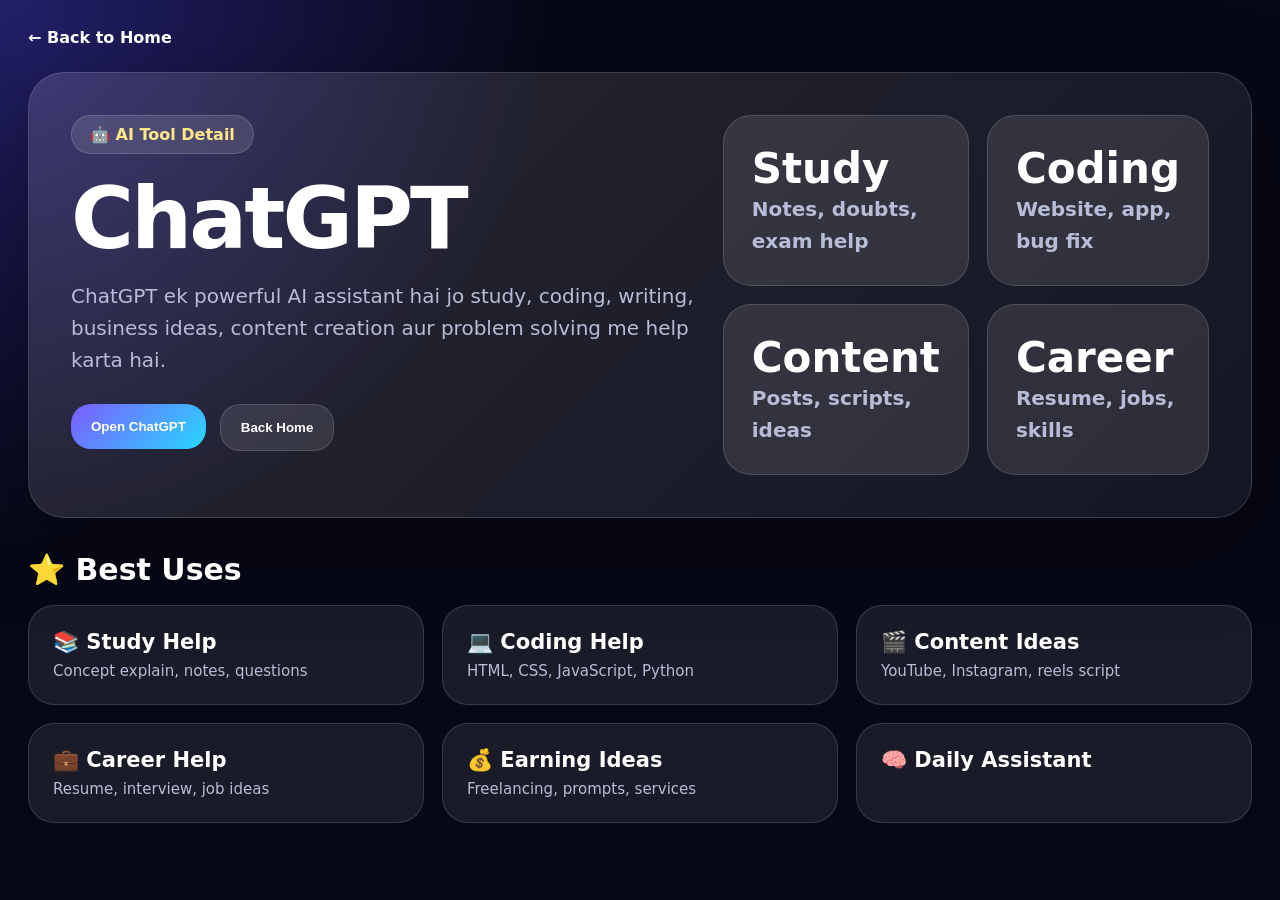
==== chatgpt.html @ cbe448f0 "Create chatgpt.html" ====
<!DOCTYPE html>
<html lang="hi">
<head>
  <meta charset="UTF-8" />
  <meta name="viewport" content="width=device-width, initial-scale=1.0" />
  <title>ChatGPT - AIVerse India</title>
  <link rel="stylesheet" href="styles.css" />
</head>
<body>
  <main class="main">
    <a href="index.html" style="color:white;text-decoration:none;font-weight:800;">← Back to Home</a>

    <section class="hero" style="margin-top:25px;">
      <div class="hero-text">
        <span class="badge">🤖 AI Tool Detail</span>
        <h1>ChatGPT</h1>
        <p>
          ChatGPT ek powerful AI assistant hai jo study, coding, writing,
          business ideas, content creation aur problem solving me help karta hai.
        </p>
        <div class="hero-buttons">
          <a href="https://chat.openai.com" target="_blank">
            <button>Open ChatGPT</button>
          </a>
          <a href="index.html">
            <button class="secondary">Back Home</button>
          </a>
        </div>
      </div>

      <div class="stats">
        <div><h2>Study</h2><p>Notes, doubts, exam help</p></div>
        <div><h2>Coding</h2><p>Website, app, bug fix</p></div>
        <div><h2>Content</h2><p>Posts, scripts, ideas</p></div>
        <div><h2>Career</h2><p>Resume, jobs, skills</p></div>
      </div>
    </section>

    <section class="section">
      <h2>⭐ Best Uses</h2>
      <div class="grid">
        <div class="card">📚 Study Help<br><span>Concept explain, notes, questions</span></div>
        <div class="card">💻 Coding Help<br><span>HTML, CSS, JavaScript, Python</span></div>
        <div class="card">🎬 Content Ideas<br><span>YouTube, Instagram, reels script</span></div>
        <div class="card">💼 Career Help<br><span>Resume, interview, job ideas</span></div>
        <div class="card">💰 Earning Ideas<br><span>Freelancing, prompts, services</span></div>
        <div class="card">🧠 Daily Assistant<br><span
---- styles.css ----
*{
  margin:0;
  padding:0;
  box-sizing:border-box;
}

:root{
  --bg:#070816;
  --panel:rgba(255,255,255,.08);
  --panel2:rgba(255,255,255,.13);
  --text:#ffffff;
  --muted:#b7bdd6;
  --brand:#28d8ff;
  --brand2:#7c5cff;
  --line:rgba(255,255,255,.14);
}

body{
  font-family:Inter,system-ui,-apple-system,BlinkMacSystemFont,"Segoe UI",sans-serif;
  background:
    radial-gradient(circle at top left,#23206a 0,#070816 35%),
    radial-gradient(circle at top right,#004b55 0,#070816 35%);
  color:var(--text);
  min-height:100vh;
}

.app{
  display:flex;
  min-height:100vh;
}

.sidebar{
  width:280px;
  padding:28px 22px;
  border-right:1px solid var(--line);
  background:rgba(5,6,20,.72);
  position:sticky;
  top:0;
  height:100vh;
}

.logo{
  display:flex;
  gap:14px;
  align-items:center;
  margin-bottom:45px;
}

.logo-box{
  width:58px;
  height:58px;
  border-radius:20px;
  display:grid;
  place-items:center;
  font-weight:900;
  background:linear-gradient(135deg,var(--brand2),var(--brand));
  box-shadow:0 15px 45px rgba(40,216,255,.25);
}

.logo h2{
  font-size:23px;
}

.logo p,.mode-card p,.hero p,.card span,.tool p{
  color:var(--muted);
}

.mode-card{
  padding:24px;
  border-radius:28px;
  background:linear-gradient(135deg,rgba(124,92,255,.25),rgba(40,216,255,.12));
  border:1px solid var(--line);
}

.mode-card span{
  color:#ffe78a;
  font-weight:800;
}

.mode-card h3{
  margin:16px 0 10px;
  font-size:24px;
}

.main{
  flex:1;
  padding:28px;
  overflow:hidden;
}

.topbar{
  display:flex;
  gap:14px;
  margin-bottom:28px;
}

.topbar input{
  flex:1;
  padding:18px 22px;
  border-radius:24px;
  border:1px solid var(--line);
  background:rgba(255,255,255,.08);
  color:white;
  font-size:17px;
  outline:none;
}

.topbar button,.hero-buttons button{
  border:0;
  border-radius:20px;
  padding:15px 20px;
  font-weight:800;
  color:white;
  background:linear-gradient(135deg,var(--brand2),var(--brand));
  cursor:pointer;
}

.topbar button:last-child{
  background:rgba(255,255,255,.1);
  border:1px solid var(--line);
}

.hero{
  display:grid;
  grid-template-columns:1.5fr .9fr;
  gap:24px;
  padding:42px;
  border-radius:36px;
  background:linear-gradient(135deg,rgba(255,255,255,.13),rgba(255,255,255,.06));
  border:1px solid var(--line);
  box-shadow:0 25px 90px rgba(0,0,0,.35);
}

.badge{
  display:inline-block;
  padding:9px 18px;
  border-radius:999px;
  background:rgba(255,255,255,.12);
  border:1px solid var(--line);
  color:#ffe78a;
  font-weight:800;
  margin-bottom:22px;
}

.hero h1{
  font-size:clamp(42px,7vw,86px);
  line-height:.98;
  letter-spacing:-3px;
  margin-bottom:20px;
}

.hero p{
  max-width:760px;
  font-size:20px;
  line-height:1.6;
}

.hero-buttons{
  display:flex;
  gap:14px;
  margin-top:28px;
  flex-wrap:wrap;
}

.hero-buttons .secondary{
  background:rgba(255,255,255,.1);
  border:1px solid var(--line);
}

.stats{
  display:grid;
  grid-template-columns:1fr 1fr;
  gap:18px;
}

.stats div{
  min-height:160px;
  border-radius:28px;
  padding:28px;
  display:flex;
  flex-direction:column;
  justify-content:end;
  background:rgba(255,255,255,.1);
  border:1px solid var(--line);
}

.stats h2{
  font-size:42px;
}

.stats p{
  color:var(--muted);
  font-weight:700;
}

.section{
  margin-top:34px;
}

.section h2{
  font-size:30px;
  margin-bottom:18px;
}

.grid,.tools{
  display:grid;
  grid-template-columns:repeat(3,1fr);
  gap:18px;
}

.card,.tool{
  padding:24px;
  border-radius:26px;
  background:var(--panel);
  border:1px solid var(--line);
  font-size:21px;
  font-weight:800;
  transition:.25s;
}

.card:hover,.tool:hover{
  transform:translateY(-5px);
  background:var(--panel2);
}

.card span{
  display:block;
  margin-top:8px;
  font-size:15px;
  font-weight:500;
}

.tool b{
  font-size:22px;
}

.tool p{
  margin-top:8px;
  line-height:1.5;
}

@media(max-width:900px){
  .app{
    display:block;
  }

  .sidebar{
    width:100%;
    height:auto;
    position:relative;
    display:block;
    padding:20px;
    border-right:0;
    border-bottom:1px solid var(--line);
  }

  .logo{
    margin-bottom:20px;
  }

  .main{
    padding:18px;
  }

  .topbar{
    flex-direction:column;
  }

  .hero{
    grid-template-columns:1fr;
    padding:24px;
    border-radius:28px;
  }

  .hero h1{
    font-size:44px;
    letter-spacing:-1.5px;
  }

  .hero p{
    font-size:16px;
  }

  .stats{
    grid-template-columns:1fr 1fr;
  }

  .stats div{
    min-height:125px;
    padding:20px;
  }

  .stats h2{
    font-size:30px;
  }

  .grid,.tools{
    grid-template-columns:1fr;
  }
}

@media(max-width:480px){
  .hero h1{
    font-size:36px;
  }

  .stats{
    grid-template-columns:1fr;
  }

  .topbar input{
    font-size:15px;
  }
}
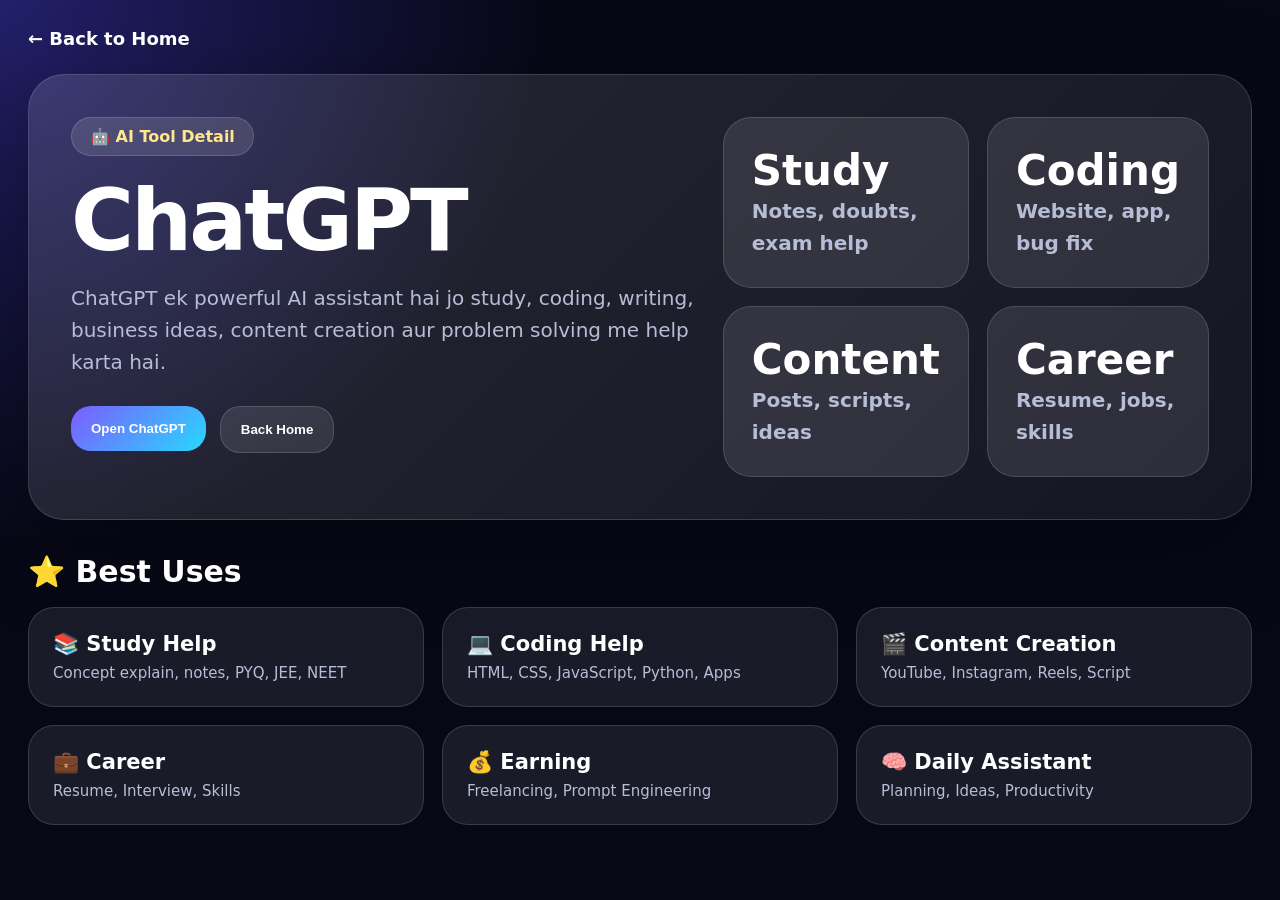
==== commit 93f5fdb5: "Refactor HTML structure and update content" ====
--- a/chatgpt.html
+++ b/chatgpt.html
@@ -7,21 +7,29 @@
   <link rel="stylesheet" href="styles.css" />
 </head>
 <body>
+
   <main class="main">
-    <a href="index.html" style="color:white;text-decoration:none;font-weight:800;">← Back to Home</a>
+
+    <a href="index.html" style="color:white;text-decoration:none;font-weight:800;font-size:18px;">
+      ← Back to Home
+    </a>
 
     <section class="hero" style="margin-top:25px;">
       <div class="hero-text">
         <span class="badge">🤖 AI Tool Detail</span>
+
         <h1>ChatGPT</h1>
+
         <p>
           ChatGPT ek powerful AI assistant hai jo study, coding, writing,
           business ideas, content creation aur problem solving me help karta hai.
         </p>
+
         <div class="hero-buttons">
           <a href="https://chat.openai.com" target="_blank">
             <button>Open ChatGPT</button>
           </a>
+
           <a href="index.html">
             <button class="secondary">Back Home</button>
           </a>
@@ -29,19 +37,74 @@
       </div>
 
       <div class="stats">
-        <div><h2>Study</h2><p>Notes, doubts, exam help</p></div>
-        <div><h2>Coding</h2><p>Website, app, bug fix</p></div>
-        <div><h2>Content</h2><p>Posts, scripts, ideas</p></div>
-        <div><h2>Career</h2><p>Resume, jobs, skills</p></div>
+        <div>
+          <h2>Study</h2>
+          <p>Notes, doubts, exam help</p>
+        </div>
+
+        <div>
+          <h2>Coding</h2>
+          <p>Website, app, bug fix</p>
+        </div>
+
+        <div>
+          <h2>Content</h2>
+          <p>Posts, scripts, ideas</p>
+        </div>
+
+        <div>
+          <h2>Career</h2>
+          <p>Resume, jobs, skills</p>
+        </div>
       </div>
     </section>
+        <section class="section">
 
-    <section class="section">
       <h2>⭐ Best Uses</h2>
+
       <div class="grid">
-        <div class="card">📚 Study Help<br><span>Concept explain, notes, questions</span></div>
-        <div class="card">💻 Coding Help<br><span>HTML, CSS, JavaScript, Python</span></div>
-        <div class="card">🎬 Content Ideas<br><span>YouTube, Instagram, reels script</span></div>
-        <div class="card">💼 Career Help<br><span>Resume, interview, job ideas</span></div>
-        <div class="card">💰 Earning Ideas<br><span>Freelancing, prompts, services</span></div>
-        <div class="card">🧠 Daily Assistant<br><span
+
+        <div class="card">
+          📚 Study Help
+          <br>
+          <span>Concept explain, notes, PYQ, JEE, NEET</span>
+        </div>
+
+        <div class="card">
+          💻 Coding Help
+          <br>
+          <span>HTML, CSS, JavaScript, Python, Apps</span>
+        </div>
+
+        <div class="card">
+          🎬 Content Creation
+          <br>
+          <span>YouTube, Instagram, Reels, Script</span>
+        </div>
+
+        <div class="card">
+          💼 Career
+          <br>
+          <span>Resume, Interview, Skills</span>
+        </div>
+
+        <div class="card">
+          💰 Earning
+          <br>
+          <span>Freelancing, Prompt Engineering</span>
+        </div>
+
+        <div class="card">
+          🧠 Daily Assistant
+          <br>
+          <span>Planning, Ideas, Productivity</span>
+        </div>
+
+      </div>
+
+    </section>
+
+  </main>
+
+</body>
+</html>
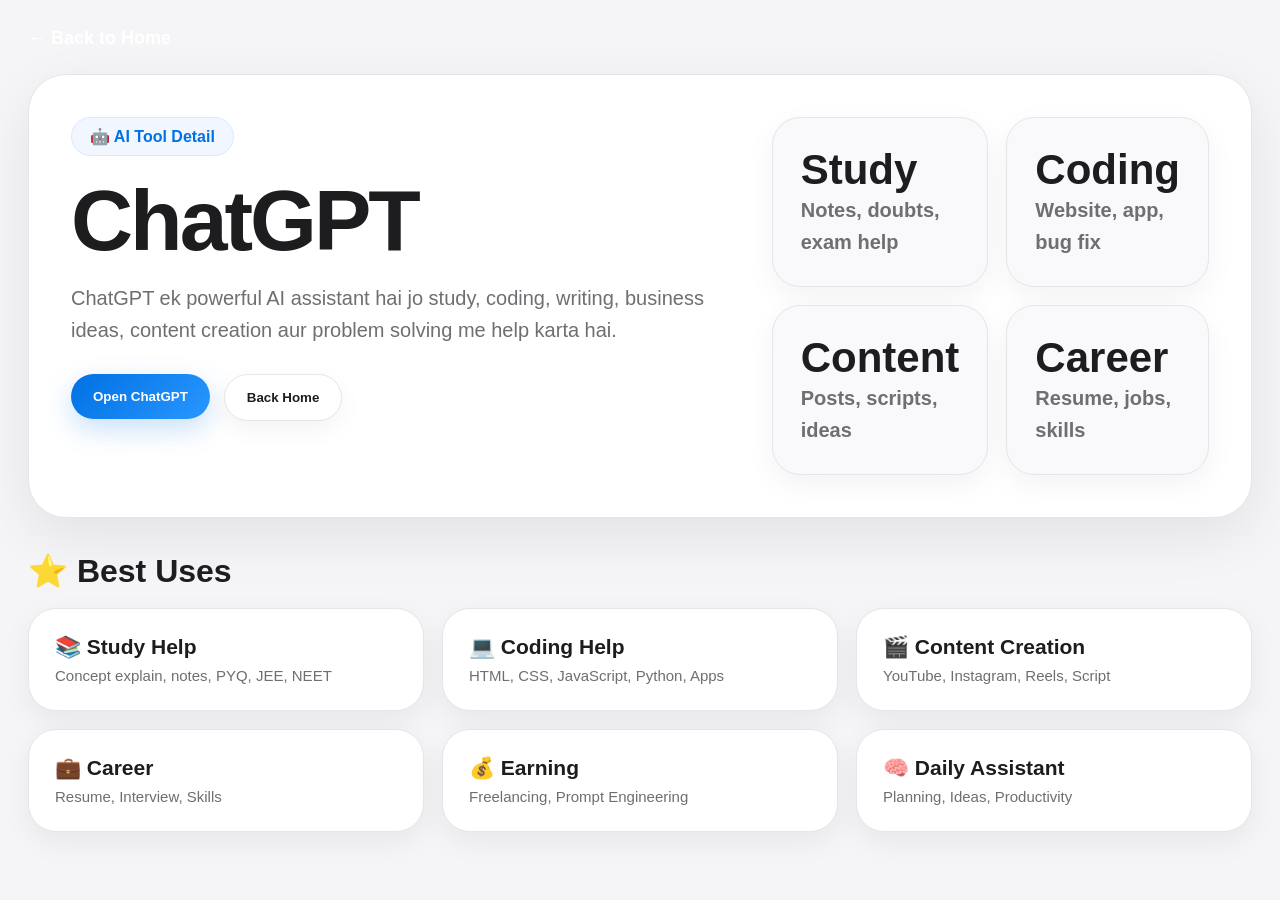
==== commit 640d0a75: "Wrap Coding Help card in anchor tag" ====
--- a/chatgpt.html
+++ b/chatgpt.html
@@ -64,17 +64,21 @@
 
       <div class="grid">
 
-        <div class="card">
-          📚 Study Help
-          <br>
-          <span>Concept explain, notes, PYQ, JEE, NEET</span>
-        </div>
+        <a href="study.html" style="text-decoration:none;color:inherit;">
+  <div class="card">
+    📚 Study Help
+    <br>
+    <span>Concept explain, notes, PYQ, JEE, NEET</span>
+  </div>
+        </a>
 
-        <div class="card">
-          💻 Coding Help
-          <br>
-          <span>HTML, CSS, JavaScript, Python, Apps</span>
-        </div>
+        <a href="coding.html" style="text-decoration:none;color:inherit;">
+<div class="card">
+  💻 Coding Help
+  <br>
+  <span>HTML, CSS, JavaScript, Python, Apps</span>
+</div>
+        </a>
 
         <div class="card">
           🎬 Content Creation
@@ -105,6 +109,6 @@
     </section>
 
   </main>
-
+<script src="script.js"></script>
 </body>
 </html>
--- a/styles.css
+++ b/styles.css
@@ -1,25 +1,23 @@
-*{
+  *{
   margin:0;
   padding:0;
   box-sizing:border-box;
 }
 
 :root{
-  --bg:#070816;
-  --panel:rgba(255,255,255,.08);
-  --panel2:rgba(255,255,255,.13);
-  --text:#ffffff;
-  --muted:#b7bdd6;
-  --brand:#28d8ff;
-  --brand2:#7c5cff;
-  --line:rgba(255,255,255,.14);
+  --bg:#f5f5f7;
+  --panel:#ffffff;
+  --panel2:#f9f9fb;
+  --text:#1d1d1f;
+  --muted:#6e6e73;
+  --brand:#0071e3;
+  --brand2:#2997ff;
+  --line:#e5e5ea;
 }
 
 body{
-  font-family:Inter,system-ui,-apple-system,BlinkMacSystemFont,"Segoe UI",sans-serif;
-  background:
-    radial-gradient(circle at top left,#23206a 0,#070816 35%),
-    radial-gradient(circle at top right,#004b55 0,#070816 35%);
+  font-family:-apple-system,BlinkMacSystemFont,"SF Pro Display","Segoe UI",sans-serif;
+  background:var(--bg);
   color:var(--text);
   min-height:100vh;
 }
@@ -32,8 +30,9 @@
 .sidebar{
   width:280px;
   padding:28px 22px;
+  background:#ffffffcc;
+  backdrop-filter:blur(18px);
   border-right:1px solid var(--line);
-  background:rgba(5,6,20,.72);
   position:sticky;
   top:0;
   height:100vh;
@@ -49,31 +48,37 @@
 .logo-box{
   width:58px;
   height:58px;
-  border-radius:20px;
+  border-radius:18px;
   display:grid;
   place-items:center;
   font-weight:900;
-  background:linear-gradient(135deg,var(--brand2),var(--brand));
-  box-shadow:0 15px 45px rgba(40,216,255,.25);
+  color:white;
+  background:linear-gradient(135deg,var(--brand),var(--brand2));
+  box-shadow:0 12px 35px rgba(0,113,227,.25);
 }
 
 .logo h2{
-  font-size:23px;
-}
-
-.logo p,.mode-card p,.hero p,.card span,.tool p{
+  font-size:25px;
+}
+
+.logo p,
+.mode-card p,
+.hero p,
+.card span,
+.tool p{
   color:var(--muted);
 }
 
 .mode-card{
   padding:24px;
   border-radius:28px;
-  background:linear-gradient(135deg,rgba(124,92,255,.25),rgba(40,216,255,.12));
-  border:1px solid var(--line);
+  background:var(--panel);
+  border:1px solid var(--line);
+  box-shadow:0 12px 35px rgba(0,0,0,.06);
 }
 
 .mode-card span{
-  color:#ffe78a;
+  color:var(--brand);
   font-weight:800;
 }
 
@@ -85,7 +90,6 @@
 .main{
   flex:1;
   padding:28px;
-  overflow:hidden;
 }
 
 .topbar{
@@ -97,27 +101,34 @@
 .topbar input{
   flex:1;
   padding:18px 22px;
-  border-radius:24px;
-  border:1px solid var(--line);
-  background:rgba(255,255,255,.08);
-  color:white;
+  border-radius:999px;
+  border:1px solid var(--line);
+  background:#ffffff;
+  color:var(--text);
   font-size:17px;
   outline:none;
-}
-
-.topbar button,.hero-buttons button{
+  box-shadow:0 8px 25px rgba(0,0,0,.04);
+}
+
+button,
+.topbar button,
+.hero-buttons button{
   border:0;
-  border-radius:20px;
-  padding:15px 20px;
+  border-radius:999px;
+  padding:15px 22px;
   font-weight:800;
   color:white;
-  background:linear-gradient(135deg,var(--brand2),var(--brand));
+  background:linear-gradient(135deg,var(--brand),var(--brand2));
   cursor:pointer;
-}
-
-.topbar button:last-child{
-  background:rgba(255,255,255,.1);
-  border:1px solid var(--line);
+  box-shadow:0 10px 28px rgba(0,113,227,.22);
+}
+
+.topbar button:last-child,
+.hero-buttons .secondary{
+  background:#ffffff;
+  color:var(--text);
+  border:1px solid var(--line);
+  box-shadow:0 8px 25px rgba(0,0,0,.05);
 }
 
 .hero{
@@ -125,19 +136,19 @@
   grid-template-columns:1.5fr .9fr;
   gap:24px;
   padding:42px;
-  border-radius:36px;
-  background:linear-gradient(135deg,rgba(255,255,255,.13),rgba(255,255,255,.06));
-  border:1px solid var(--line);
-  box-shadow:0 25px 90px rgba(0,0,0,.35);
+  border-radius:38px;
+  background:#ffffff;
+  border:1px solid var(--line);
+  box-shadow:0 18px 55px rgba(0,0,0,.08);
 }
 
 .badge{
   display:inline-block;
   padding:9px 18px;
   border-radius:999px;
-  background:rgba(255,255,255,.12);
-  border:1px solid var(--line);
-  color:#ffe78a;
+  background:#f2f7ff;
+  border:1px solid #d8eaff;
+  color:var(--brand);
   font-weight:800;
   margin-bottom:22px;
 }
@@ -162,11 +173,6 @@
   flex-wrap:wrap;
 }
 
-.hero-buttons .secondary{
-  background:rgba(255,255,255,.1);
-  border:1px solid var(--line);
-}
-
 .stats{
   display:grid;
   grid-template-columns:1fr 1fr;
@@ -180,8 +186,9 @@
   display:flex;
   flex-direction:column;
   justify-content:end;
-  background:rgba(255,255,255,.1);
-  border:1px solid var(--line);
+  background:var(--panel2);
+  border:1px solid var(--line);
+  box-shadow:0 10px 30px rgba(0,0,0,.05);
 }
 
 .stats h2{
@@ -198,29 +205,34 @@
 }
 
 .section h2{
-  font-size:30px;
+  font-size:32px;
   margin-bottom:18px;
 }
 
-.grid,.tools{
+.grid,
+.tools{
   display:grid;
   grid-template-columns:repeat(3,1fr);
   gap:18px;
 }
 
-.card,.tool{
-  padding:24px;
-  border-radius:26px;
-  background:var(--panel);
-  border:1px solid var(--line);
+.card,
+.tool{
+  padding:26px;
+  border-radius:28px;
+  background:#ffffff;
+  border:1px solid var(--line);
+  color:var(--text);
   font-size:21px;
   font-weight:800;
+  box-shadow:0 10px 30px rgba(0,0,0,.06);
   transition:.25s;
 }
 
-.card:hover,.tool:hover{
-  transform:translateY(-5px);
-  background:var(--panel2);
+.card:hover,
+.tool:hover{
+  transform:translateY(-6px);
+  box-shadow:0 18px 45px rgba(0,0,0,.1);
 }
 
 .card span{
@@ -239,6 +251,10 @@
   line-height:1.5;
 }
 
+a{
+  color:inherit;
+}
+
 @media(max-width:900px){
   .app{
     display:block;
@@ -248,8 +264,6 @@
     width:100%;
     height:auto;
     position:relative;
-    display:block;
-    padding:20px;
     border-right:0;
     border-bottom:1px solid var(--line);
   }
@@ -269,7 +283,7 @@
   .hero{
     grid-template-columns:1fr;
     padding:24px;
-    border-radius:28px;
+    border-radius:30px;
   }
 
   .hero h1{
@@ -294,7 +308,8 @@
     font-size:30px;
   }
 
-  .grid,.tools{
+  .grid,
+  .tools{
     grid-template-columns:1fr;
   }
 }
